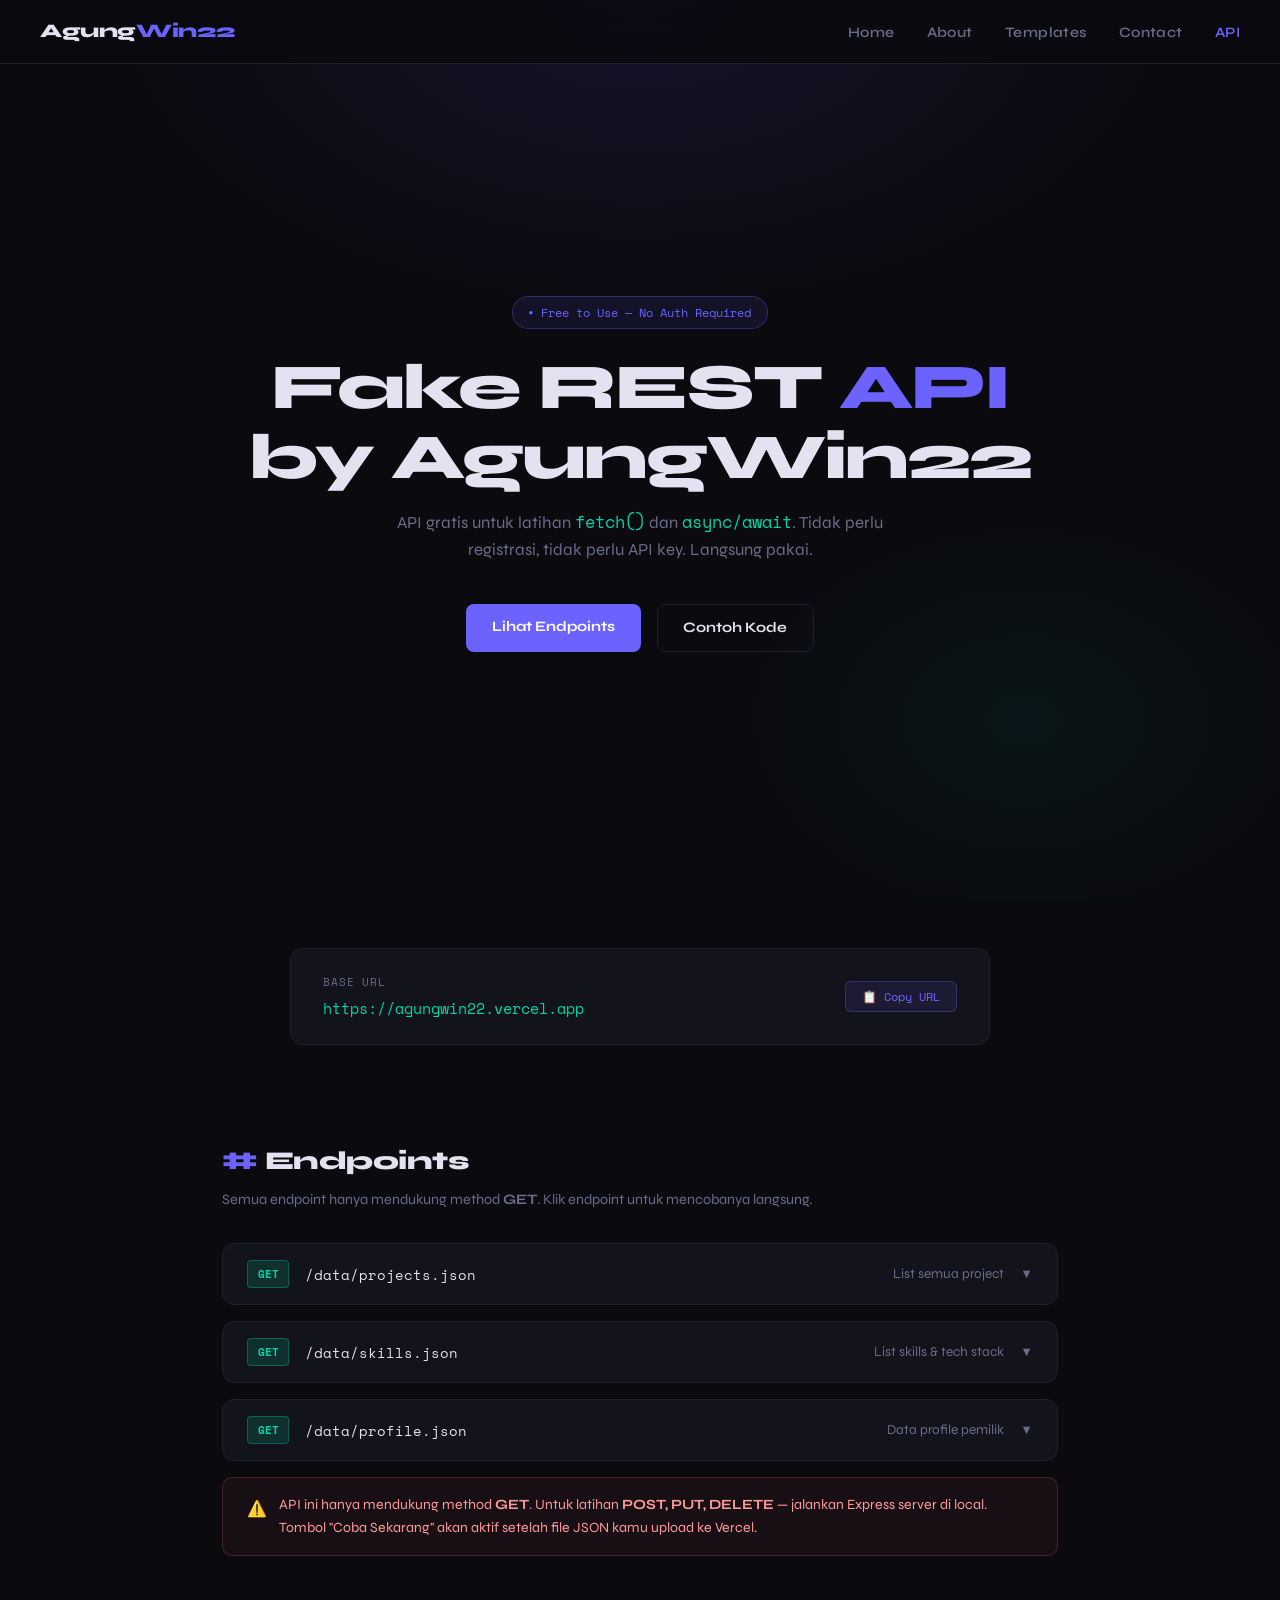
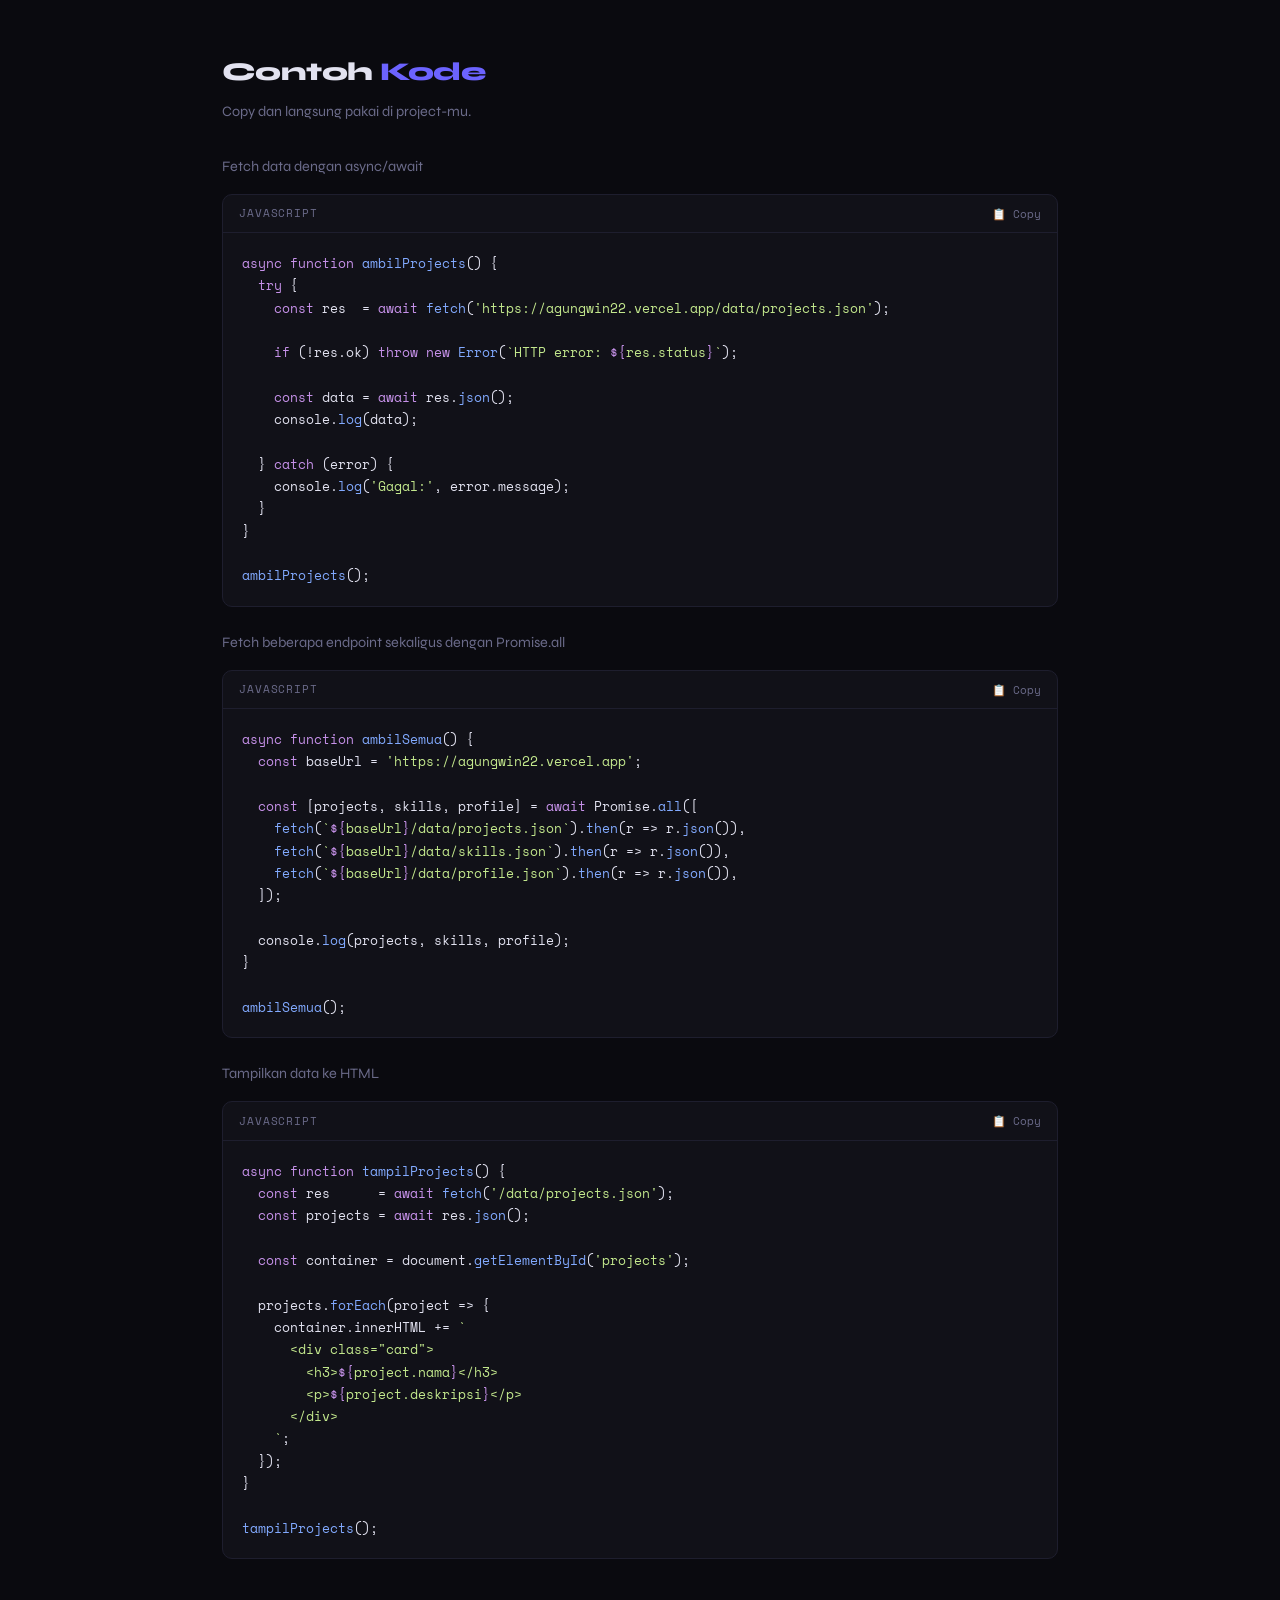
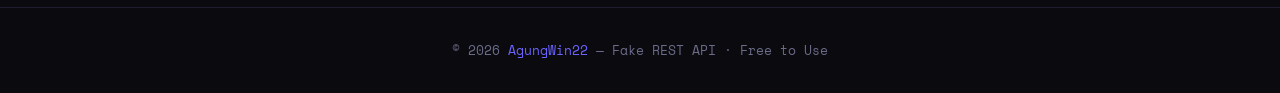
==== api/index.html @ 8fb2a4b3 "opload" ====
<!DOCTYPE html>
<html lang="id">
<head>
  <meta charset="UTF-8" />
  <meta name="viewport" content="width=device-width, initial-scale=1.0"/>
  <link rel="icon" type="image/svg+xml" href="../assets/icon/favicon.svg">
  <title>API Guide — AgungWin22</title>
  <link rel="preconnect" href="https://fonts.googleapis.com"/>
  <link href="https://fonts.googleapis.com/css2?family=Space+Mono:wght@400;700&family=Syne:wght@400;600;700;800&display=swap" rel="stylesheet"/>
  <style>
    *, *::before, *::after { box-sizing: border-box; margin: 0; padding: 0; }

    :root {
      --bg:        #0a0a0f;
      --bg2:       #111118;
      --border:    #1e1e2e;
      --accent:    #6c63ff;
      --accent2:   #00d4aa;
      --text:      #e2e2f0;
      --muted:     #6b6b8a;
      --card:      #13131c;
      --mono:      'Space Mono', monospace;
      --sans:      'Syne', sans-serif;
    }

    html { scroll-behavior: smooth; }

    body {
      background: var(--bg);
      color: var(--text);
      font-family: var(--sans);
      line-height: 1.6;
      min-height: 100vh;
    }

    /* ── NAV ── */
    nav {
      position: fixed; top: 0; left: 0; right: 0; z-index: 100;
      display: flex; align-items: center; justify-content: space-between;
      padding: 1rem 2.5rem;
      background: rgba(10,10,15,0.85);
      backdrop-filter: blur(12px);
      border-bottom: 1px solid var(--border);
    }
    .nav-logo {
      font-family: var(--sans);
      font-weight: 800;
      font-size: 1.2rem;
      color: var(--text);
      text-decoration: none;
      letter-spacing: -0.02em;
    }
    .nav-logo span { color: var(--accent); }
    .nav-links { display: flex; gap: 2rem; list-style: none; }
    .nav-links a {
      color: var(--muted);
      text-decoration: none;
      font-size: 0.9rem;
      font-weight: 600;
      letter-spacing: 0.03em;
      transition: color 0.2s;
    }
    .nav-links a:hover, .nav-links a.active { color: var(--text); }
    .nav-links a.active { color: var(--accent); }

    /* ── HERO ── */
    .hero {
      min-height: 100vh;
      display: flex; flex-direction: column;
      align-items: center; justify-content: center;
      text-align: center;
      padding: 6rem 2rem 3rem;
      position: relative;
      overflow: hidden;
    }
    .hero::before {
      content: '';
      position: absolute; inset: 0;
      background:
        radial-gradient(ellipse 60% 50% at 50% 0%, rgba(108,99,255,0.12) 0%, transparent 70%),
        radial-gradient(ellipse 40% 40% at 80% 80%, rgba(0,212,170,0.06) 0%, transparent 60%);
      pointer-events: none;
    }
    .hero-badge {
      display: inline-flex; align-items: center; gap: 0.5rem;
      background: rgba(108,99,255,0.1);
      border: 1px solid rgba(108,99,255,0.3);
      border-radius: 100px;
      padding: 0.35rem 1rem;
      font-family: var(--mono);
      font-size: 0.75rem;
      color: var(--accent);
      margin-bottom: 1.5rem;
      animation: fadeDown 0.6s ease both;
    }
    .hero-badge::before { content: '●'; font-size: 0.5rem; animation: pulse 1.5s infinite; }
    @keyframes pulse { 0%,100% { opacity:1 } 50% { opacity:0.3 } }

    .hero h1 {
      font-size: clamp(2.2rem, 6vw, 4rem);
      font-weight: 800;
      letter-spacing: -0.03em;
      line-height: 1.1;
      margin-bottom: 1rem;
      animation: fadeDown 0.6s 0.1s ease both;
    }
    .hero h1 span { color: var(--accent); }
    .hero p {
      color: var(--muted);
      font-size: 1.05rem;
      max-width: 540px;
      margin-bottom: 2.5rem;
      animation: fadeDown 0.6s 0.2s ease both;
    }
    .hero-btns {
      display: flex; gap: 1rem; flex-wrap: wrap; justify-content: center;
      animation: fadeDown 0.6s 0.3s ease both;
    }
    .btn {
      padding: 0.7rem 1.6rem;
      border-radius: 8px;
      font-family: var(--sans);
      font-weight: 700;
      font-size: 0.9rem;
      cursor: pointer;
      text-decoration: none;
      transition: all 0.2s;
      border: none;
    }
    .btn-primary {
      background: var(--accent);
      color: #fff;
    }
    .btn-primary:hover { background: #7c74ff; transform: translateY(-2px); }
    .btn-outline {
      background: transparent;
      color: var(--text);
      border: 1px solid var(--border);
    }
    .btn-outline:hover { border-color: var(--accent); color: var(--accent); transform: translateY(-2px); }

    /* ── BASE URL SECTION ── */
    .base-url-section {
      padding: 3rem 2rem;
      display: flex; justify-content: center;
    }
    .base-url-card {
      background: var(--card);
      border: 1px solid var(--border);
      border-radius: 12px;
      padding: 1.5rem 2rem;
      max-width: 700px; width: 100%;
      display: flex; align-items: center; justify-content: space-between;
      gap: 1rem; flex-wrap: wrap;
    }
    .base-url-label {
      font-family: var(--mono);
      font-size: 0.7rem;
      color: var(--muted);
      text-transform: uppercase;
      letter-spacing: 0.08em;
      margin-bottom: 0.3rem;
    }
    .base-url-text {
      font-family: var(--mono);
      font-size: 0.95rem;
      color: var(--accent2);
    }
    .copy-btn {
      background: rgba(108,99,255,0.1);
      border: 1px solid rgba(108,99,255,0.3);
      color: var(--accent);
      font-family: var(--mono);
      font-size: 0.75rem;
      padding: 0.4rem 1rem;
      border-radius: 6px;
      cursor: pointer;
      transition: all 0.2s;
      white-space: nowrap;
    }
    .copy-btn:hover { background: rgba(108,99,255,0.2); }
    .copy-btn.copied { color: var(--accent2); border-color: var(--accent2); background: rgba(0,212,170,0.1); }

    /* ── SECTION ── */
    section {
      max-width: 900px;
      margin: 0 auto;
      padding: 3rem 2rem;
    }
    .section-title {
      font-size: 1.6rem;
      font-weight: 800;
      letter-spacing: -0.02em;
      margin-bottom: 0.4rem;
    }
    .section-title span { color: var(--accent); }
    .section-sub {
      color: var(--muted);
      font-size: 0.9rem;
      margin-bottom: 2rem;
    }

    /* ── ENDPOINT CARDS ── */
    .endpoints { display: flex; flex-direction: column; gap: 1rem; }
    .endpoint-card {
      background: var(--card);
      border: 1px solid var(--border);
      border-radius: 12px;
      overflow: hidden;
      transition: border-color 0.2s;
    }
    .endpoint-card:hover { border-color: rgba(108,99,255,0.4); }
    .endpoint-header {
      display: flex; align-items: center; gap: 1rem;
      padding: 1rem 1.5rem;
      cursor: pointer;
      user-select: none;
    }
    .method-badge {
      font-family: var(--mono);
      font-size: 0.7rem;
      font-weight: 700;
      padding: 0.25rem 0.6rem;
      border-radius: 4px;
      background: rgba(0,212,170,0.15);
      color: var(--accent2);
      border: 1px solid rgba(0,212,170,0.3);
      flex-shrink: 0;
    }
    .endpoint-path {
      font-family: var(--mono);
      font-size: 0.9rem;
      color: var(--text);
      flex: 1;
    }
    .endpoint-desc {
      color: var(--muted);
      font-size: 0.85rem;
    }
    .endpoint-arrow {
      color: var(--muted);
      font-size: 0.8rem;
      transition: transform 0.2s;
    }
    .endpoint-card.open .endpoint-arrow { transform: rotate(180deg); }
    .endpoint-body {
      border-top: 1px solid var(--border);
      padding: 1.5rem;
      display: none;
    }
    .endpoint-card.open .endpoint-body { display: block; }
    .endpoint-body p {
      color: var(--muted);
      font-size: 0.9rem;
      margin-bottom: 1rem;
    }
    .try-btn {
      display: inline-flex; align-items: center; gap: 0.4rem;
      background: var(--accent);
      color: #fff;
      font-family: var(--mono);
      font-size: 0.75rem;
      padding: 0.4rem 1rem;
      border-radius: 6px;
      border: none;
      cursor: pointer;
      transition: background 0.2s;
      margin-bottom: 1rem;
    }
    .try-btn:hover { background: #7c74ff; }
    .response-box {
      background: var(--bg2);
      border: 1px solid var(--border);
      border-radius: 8px;
      padding: 1rem;
      font-family: var(--mono);
      font-size: 0.78rem;
      color: var(--accent2);
      min-height: 60px;
      white-space: pre-wrap;
      word-break: break-all;
      display: none;
    }
    .response-box.visible { display: block; }
    .response-box.loading { color: var(--muted); }
    .response-box.error { color: #ff6b6b; }

    /* ── CODE EXAMPLE ── */
    .code-block {
      background: var(--bg2);
      border: 1px solid var(--border);
      border-radius: 10px;
      overflow: hidden;
      margin-top: 1rem;
    }
    .code-header {
      display: flex; align-items: center; justify-content: space-between;
      padding: 0.6rem 1rem;
      border-bottom: 1px solid var(--border);
    }
    .code-lang {
      font-family: var(--mono);
      font-size: 0.7rem;
      color: var(--muted);
      text-transform: uppercase;
      letter-spacing: 0.08em;
    }
    .code-copy {
      font-family: var(--mono);
      font-size: 0.7rem;
      color: var(--muted);
      background: none;
      border: none;
      cursor: pointer;
      transition: color 0.2s;
    }
    .code-copy:hover { color: var(--accent); }
    pre {
      padding: 1.2rem;
      font-family: var(--mono);
      font-size: 0.82rem;
      line-height: 1.7;
      overflow-x: auto;
      color: var(--text);
    }
    .kw { color: #c792ea; }
    .fn { color: #82aaff; }
    .str { color: #c3e88d; }
    .cm { color: var(--muted); }
    .num { color: #f78c6c; }

    /* ── NOTE CARD ── */
    .note-card {
      background: rgba(255,107,107,0.06);
      border: 1px solid rgba(255,107,107,0.2);
      border-radius: 10px;
      padding: 1rem 1.5rem;
      margin-top: 1rem;
      font-size: 0.88rem;
      color: #ff9a9a;
      display: flex; gap: 0.75rem; align-items: flex-start;
    }
    .note-card .icon { font-size: 1rem; flex-shrink: 0; margin-top: 0.1rem; }

    /* ── FOOTER ── */
    footer {
      border-top: 1px solid var(--border);
      padding: 2rem;
      text-align: center;
      color: var(--muted);
      font-size: 0.82rem;
      font-family: var(--mono);
    }
    footer a { color: var(--accent); text-decoration: none; }

    /* ── ANIMATIONS ── */
    @keyframes fadeDown {
      from { opacity: 0; transform: translateY(-16px); }
      to   { opacity: 1; transform: translateY(0); }
    }
    .fade-in {
      opacity: 0;
      transform: translateY(20px);
      transition: opacity 0.5s ease, transform 0.5s ease;
    }
    .fade-in.visible { opacity: 1; transform: translateY(0); }

    /* ── HAMBURGER ── */
    .hamburger {
      display: none;
      flex-direction: column;
      gap: 5px;
      background: none;
      border: none;
      cursor: pointer;
      padding: 4px;
      z-index: 200;
    }
    .hamburger span {
      display: block;
      width: 24px; height: 2px;
      background: var(--text);
      border-radius: 2px;
      transition: all 0.3s;
    }
    .hamburger.open span:nth-child(1) { transform: translateY(7px) rotate(45deg); }
    .hamburger.open span:nth-child(2) { opacity: 0; }
    .hamburger.open span:nth-child(3) { transform: translateY(-7px) rotate(-45deg); }

    /* ── RESPONSIVE ── */
    @media (max-width: 768px) {
      nav { padding: 1rem 1.2rem; }

      .hamburger { display: flex; }

      .nav-links {
        position: fixed;
        top: 0; left: 0; right: 0;
        height: 100vh;
        background: var(--bg);
        flex-direction: column;
        align-items: center;
        justify-content: center;
        gap: 2rem;
        transform: translateX(100%);
        transition: transform 0.3s ease;
        z-index: 150;
      }
      .nav-links.open { transform: translateX(0); }
      .nav-links a { font-size: 1.2rem; }

      .hero { padding: 7rem 1.2rem 3rem; }
      .hero h1 { font-size: 2rem; }
      .hero p { font-size: 0.95rem; }
      .hero-btns { flex-direction: column; align-items: center; width: 100%; }
      .hero-btns .btn { width: 100%; max-width: 280px; text-align: center; }

      .base-url-section { padding: 2rem 1.2rem; }
      .base-url-card { flex-direction: column; align-items: flex-start; gap: 0.8rem; }
      .copy-btn { width: 100%; text-align: center; }

      section { padding: 2rem 1.2rem; }

      .endpoint-header { flex-wrap: wrap; gap: 0.5rem; }
      .endpoint-desc { width: 100%; font-size: 0.8rem; order: 3; }
      .endpoint-arrow { margin-left: auto; }

      .code-block pre { font-size: 0.72rem; padding: 1rem; }

      .note-card { flex-direction: column; gap: 0.5rem; }
    }

    @media (max-width: 400px) {
      .hero h1 { font-size: 1.7rem; }
      .hero-badge { font-size: 0.65rem; }
      .base-url-text { font-size: 0.78rem; word-break: break-all; }
    }
  </style>
</head>
<body>

  <!-- NAV -->
  <nav>
    <a href="https://agungwin22.vercel.app" class="nav-logo">Agung<span>Win22</span></a>
    <button class="hamburger" id="hamburger" onclick="toggleMenu()" aria-label="Menu">
      <span></span><span></span><span></span>
    </button>
    <ul class="nav-links" id="navLinks">
      <li><a href="https://agungwin22.vercel.app/">Home</a></li>
      <li><a href="https://agungwin22.vercel.app/#about">About</a></li>
      <li><a href="https://agungwin22.vercel.app/template">Templates</a></li>
      <li><a href="https://agungwin22.vercel.app/#contact">Contact</a></li>
      <li><a href="#" class="active">API</a></li>
    </ul>
  </nav>

  <!-- HERO -->
  <div class="hero">
    <div class="hero-badge">Free to Use — No Auth Required</div>
    <h1>Fake REST <span>API</span><br/>by AgungWin22</h1>
    <p>API gratis untuk latihan <code style="color:var(--accent2);font-family:var(--mono)">fetch()</code> dan <code style="color:var(--accent2);font-family:var(--mono)">async/await</code>. Tidak perlu registrasi, tidak perlu API key. Langsung pakai.</p>
    <div class="hero-btns">
      <a href="#endpoints" class="btn btn-primary">Lihat Endpoints</a>
      <a href="#contoh" class="btn btn-outline">Contoh Kode</a>
    </div>
  </div>

  <!-- BASE URL -->
  <div class="base-url-section">
    <div class="base-url-card fade-in">
      <div>
        <div class="base-url-label">Base URL</div>
        <div class="base-url-text" id="baseUrl">https://agungwin22.vercel.app</div>
      </div>
      <button class="copy-btn" onclick="copyBase()">📋 Copy URL</button>
    </div>
  </div>

  <!-- ENDPOINTS -->
  <section id="endpoints">
    <div class="section-title fade-in"><span>#</span> Endpoints</div>
    <p class="section-sub fade-in">Semua endpoint hanya mendukung method <strong>GET</strong>. Klik endpoint untuk mencobanya langsung.</p>

    <div class="endpoints">

      <!-- Endpoint 1 -->
      <div class="endpoint-card fade-in" id="card1">
        <div class="endpoint-header" onclick="toggleCard('card1')">
          <span class="method-badge">GET</span>
          <span class="endpoint-path">/data/projects.json</span>
          <span class="endpoint-desc">List semua project</span>
          <span class="endpoint-arrow">▼</span>
        </div>
        <div class="endpoint-body">
          <p>Mengembalikan array berisi data project portofolio. Cocok untuk latihan menampilkan card list dari JSON.</p>
          <button class="try-btn" onclick="tryEndpoint('card1', '/data/projects.json')">▶ Coba Sekarang</button>
          <div class="response-box" id="res-card1"></div>
        </div>
      </div>

      <!-- Endpoint 2 -->
      <div class="endpoint-card fade-in" id="card2">
        <div class="endpoint-header" onclick="toggleCard('card2')">
          <span class="method-badge">GET</span>
          <span class="endpoint-path">/data/skills.json</span>
          <span class="endpoint-desc">List skills & tech stack</span>
          <span class="endpoint-arrow">▼</span>
        </div>
        <div class="endpoint-body">
          <p>Mengembalikan array berisi data skills dan tech stack. Cocok untuk latihan render tag/badge dari data JSON.</p>
          <button class="try-btn" onclick="tryEndpoint('card2', '/data/skills.json')">▶ Coba Sekarang</button>
          <div class="response-box" id="res-card2"></div>
        </div>
      </div>

      <!-- Endpoint 3 -->
      <div class="endpoint-card fade-in" id="card3">
        <div class="endpoint-header" onclick="toggleCard('card3')">
          <span class="method-badge">GET</span>
          <span class="endpoint-path">/data/profile.json</span>
          <span class="endpoint-desc">Data profile pemilik</span>
          <span class="endpoint-arrow">▼</span>
        </div>
        <div class="endpoint-body">
          <p>Mengembalikan object berisi data profile. Cocok untuk latihan menampilkan data single object dari JSON.</p>
          <button class="try-btn" onclick="tryEndpoint('card3', '/data/profile.json')">▶ Coba Sekarang</button>
          <div class="response-box" id="res-card3"></div>
        </div>
      </div>

    </div>

    <!-- Note -->
    <div class="note-card fade-in">
      <span class="icon">⚠️</span>
      <span>API ini hanya mendukung method <strong>GET</strong>. Untuk latihan <strong>POST, PUT, DELETE</strong> — jalankan Express server di local. Tombol "Coba Sekarang" akan aktif setelah file JSON kamu upload ke Vercel.</span>
    </div>
  </section>

  <!-- CONTOH KODE -->
  <section id="contoh">
    <div class="section-title fade-in">Contoh <span>Kode</span></div>
    <p class="section-sub fade-in">Copy dan langsung pakai di project-mu.</p>

    <!-- Contoh 1 -->
    <div class="fade-in">
      <p style="font-size:0.9rem; color:var(--muted); margin-bottom:0.5rem;">Fetch data dengan async/await</p>
      <div class="code-block">
        <div class="code-header">
          <span class="code-lang">JavaScript</span>
          <button class="code-copy" onclick="copyCode('code1')">📋 Copy</button>
        </div>
        <pre id="code1"><span class="kw">async function</span> <span class="fn">ambilProjects</span>() {
  <span class="kw">try</span> {
    <span class="kw">const</span> res  = <span class="kw">await</span> <span class="fn">fetch</span>(<span class="str">'https://agungwin22.vercel.app/data/projects.json'</span>);

    <span class="kw">if</span> (!res.ok) <span class="kw">throw new</span> <span class="fn">Error</span>(<span class="str">`HTTP error: <span class="kw">${</span>res.status<span class="kw">}</span>`</span>);

    <span class="kw">const</span> data = <span class="kw">await</span> res.<span class="fn">json</span>();
    console.<span class="fn">log</span>(data);

  } <span class="kw">catch</span> (error) {
    console.<span class="fn">log</span>(<span class="str">'Gagal:'</span>, error.message);
  }
}

<span class="fn">ambilProjects</span>();</pre>
      </div>
    </div>

    <!-- Contoh 2 -->
    <div class="fade-in" style="margin-top:1.5rem;">
      <p style="font-size:0.9rem; color:var(--muted); margin-bottom:0.5rem;">Fetch beberapa endpoint sekaligus dengan Promise.all</p>
      <div class="code-block">
        <div class="code-header">
          <span class="code-lang">JavaScript</span>
          <button class="code-copy" onclick="copyCode('code2')">📋 Copy</button>
        </div>
        <pre id="code2"><span class="kw">async function</span> <span class="fn">ambilSemua</span>() {
  <span class="kw">const</span> baseUrl = <span class="str">'https://agungwin22.vercel.app'</span>;

  <span class="kw">const</span> [projects, skills, profile] = <span class="kw">await</span> Promise.<span class="fn">all</span>([
    <span class="fn">fetch</span>(<span class="str">`<span class="kw">${</span>baseUrl<span class="kw">}</span>/data/projects.json`</span>).<span class="fn">then</span>(r => r.<span class="fn">json</span>()),
    <span class="fn">fetch</span>(<span class="str">`<span class="kw">${</span>baseUrl<span class="kw">}</span>/data/skills.json`</span>).<span class="fn">then</span>(r => r.<span class="fn">json</span>()),
    <span class="fn">fetch</span>(<span class="str">`<span class="kw">${</span>baseUrl<span class="kw">}</span>/data/profile.json`</span>).<span class="fn">then</span>(r => r.<span class="fn">json</span>()),
  ]);

  console.<span class="fn">log</span>(projects, skills, profile);
}

<span class="fn">ambilSemua</span>();</pre>
      </div>
    </div>

    <!-- Contoh 3 -->
    <div class="fade-in" style="margin-top:1.5rem;">
      <p style="font-size:0.9rem; color:var(--muted); margin-bottom:0.5rem;">Tampilkan data ke HTML</p>
      <div class="code-block">
        <div class="code-header">
          <span class="code-lang">JavaScript</span>
          <button class="code-copy" onclick="copyCode('code3')">📋 Copy</button>
        </div>
        <pre id="code3"><span class="kw">async function</span> <span class="fn">tampilProjects</span>() {
  <span class="kw">const</span> res      = <span class="kw">await</span> <span class="fn">fetch</span>(<span class="str">'/data/projects.json'</span>);
  <span class="kw">const</span> projects = <span class="kw">await</span> res.<span class="fn">json</span>();

  <span class="kw">const</span> container = document.<span class="fn">getElementById</span>(<span class="str">'projects'</span>);

  projects.<span class="fn">forEach</span>(project => {
    container.innerHTML += <span class="str">`
      &lt;div class="card"&gt;
        &lt;h3&gt;<span class="kw">${</span>project.nama<span class="kw">}</span>&lt;/h3&gt;
        &lt;p&gt;<span class="kw">${</span>project.deskripsi<span class="kw">}</span>&lt;/p&gt;
      &lt;/div&gt;
    `</span>;
  });
}

<span class="fn">tampilProjects</span>();</pre>
      </div>
    </div>
  </section>

  <!-- FOOTER -->
  <footer>
    <p>© 2026 <a href="https://agungwin22.vercel.app">AgungWin22</a> — Fake REST API · Free to Use</p>
  </footer>

  <script>
    // Hamburger menu
    function toggleMenu() {
      const nav = document.getElementById('navLinks');
      const btn = document.getElementById('hamburger');
      nav.classList.toggle('open');
      btn.classList.toggle('open');
    }

    // Tutup menu saat klik link
    document.querySelectorAll('.nav-links a').forEach(link => {
      link.addEventListener('click', () => {
        document.getElementById('navLinks').classList.remove('open');
        document.getElementById('hamburger').classList.remove('open');
      });
    });

    // Toggle endpoint card
    function toggleCard(id) {
      const card = document.getElementById(id);
      card.classList.toggle('open');
    }

    // Try endpoint
    async function tryEndpoint(cardId, path) {
      const box = document.getElementById('res-' + cardId);
      box.className = 'response-box visible loading';
      box.textContent = 'Mengambil data...';

      try {
        const res = await fetch(path);
        if (!res.ok) throw new Error(`HTTP ${res.status} — Pastikan file JSON sudah di-upload ke Vercel.`);
        const data = await res.json();
        box.className = 'response-box visible';
        box.textContent = JSON.stringify(data, null, 2);
      } catch (err) {
        box.className = 'response-box visible error';
        box.textContent = '⚠️ ' + err.message;
      }
    }

    // Copy base URL
    function copyBase() {
      const url = document.getElementById('baseUrl').textContent;
      navigator.clipboard.writeText(url);
      const btn = document.querySelector('.copy-btn');
      btn.textContent = '✅ Copied!';
      btn.classList.add('copied');
      setTimeout(() => {
        btn.textContent = '📋 Copy URL';
        btn.classList.remove('copied');
      }, 2000);
    }

    // Copy code
    function copyCode(id) {
      const text = document.getElementById(id).innerText;
      navigator.clipboard.writeText(text);
      event.target.textContent = '✅ Copied!';
      setTimeout(() => event.target.textContent = '📋 Copy', 2000);
    }

    // Scroll fade-in
    const observer = new IntersectionObserver((entries) => {
      entries.forEach(e => {
        if (e.isIntersecting) {
          e.target.classList.add('visible');
          observer.unobserve(e.target);
        }
      });
    }, { threshold: 0.1 });

    document.querySelectorAll('.fade-in').forEach(el => observer.observe(el));
  </script>
</body>
</html>
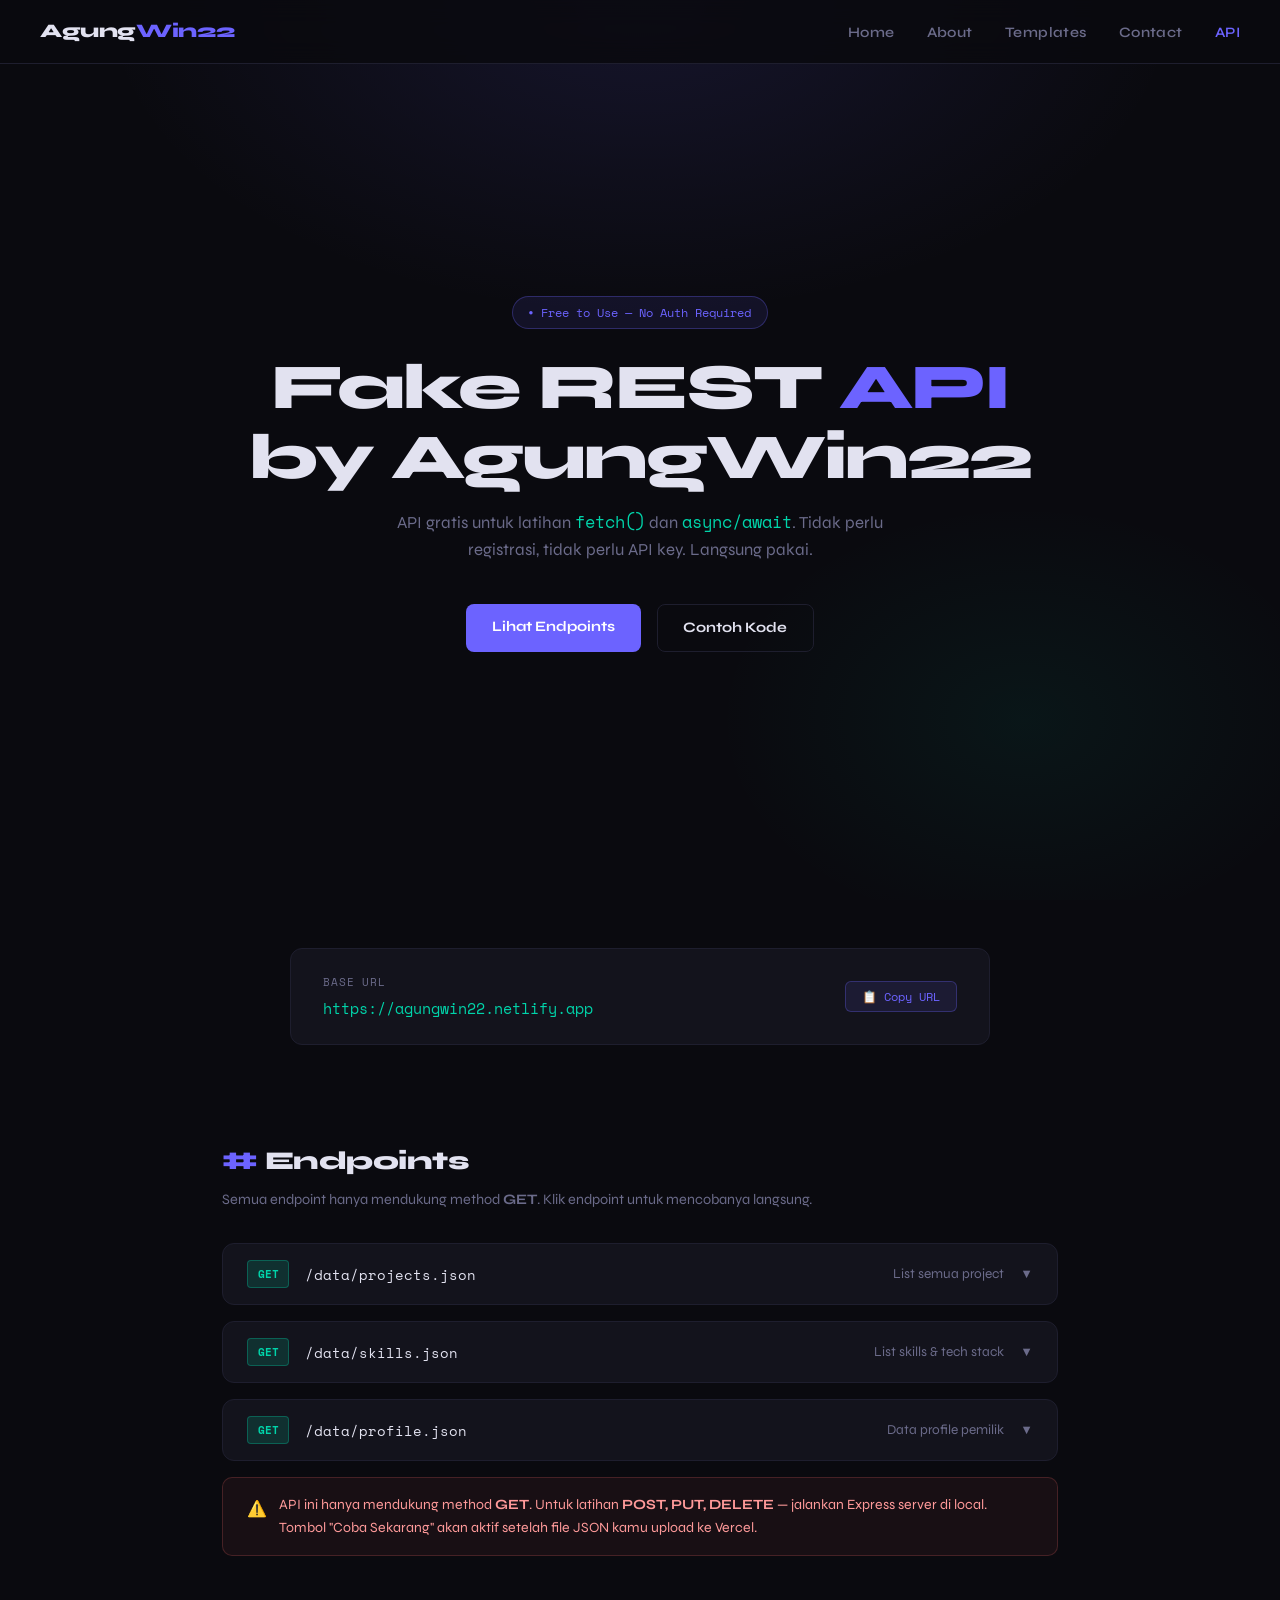
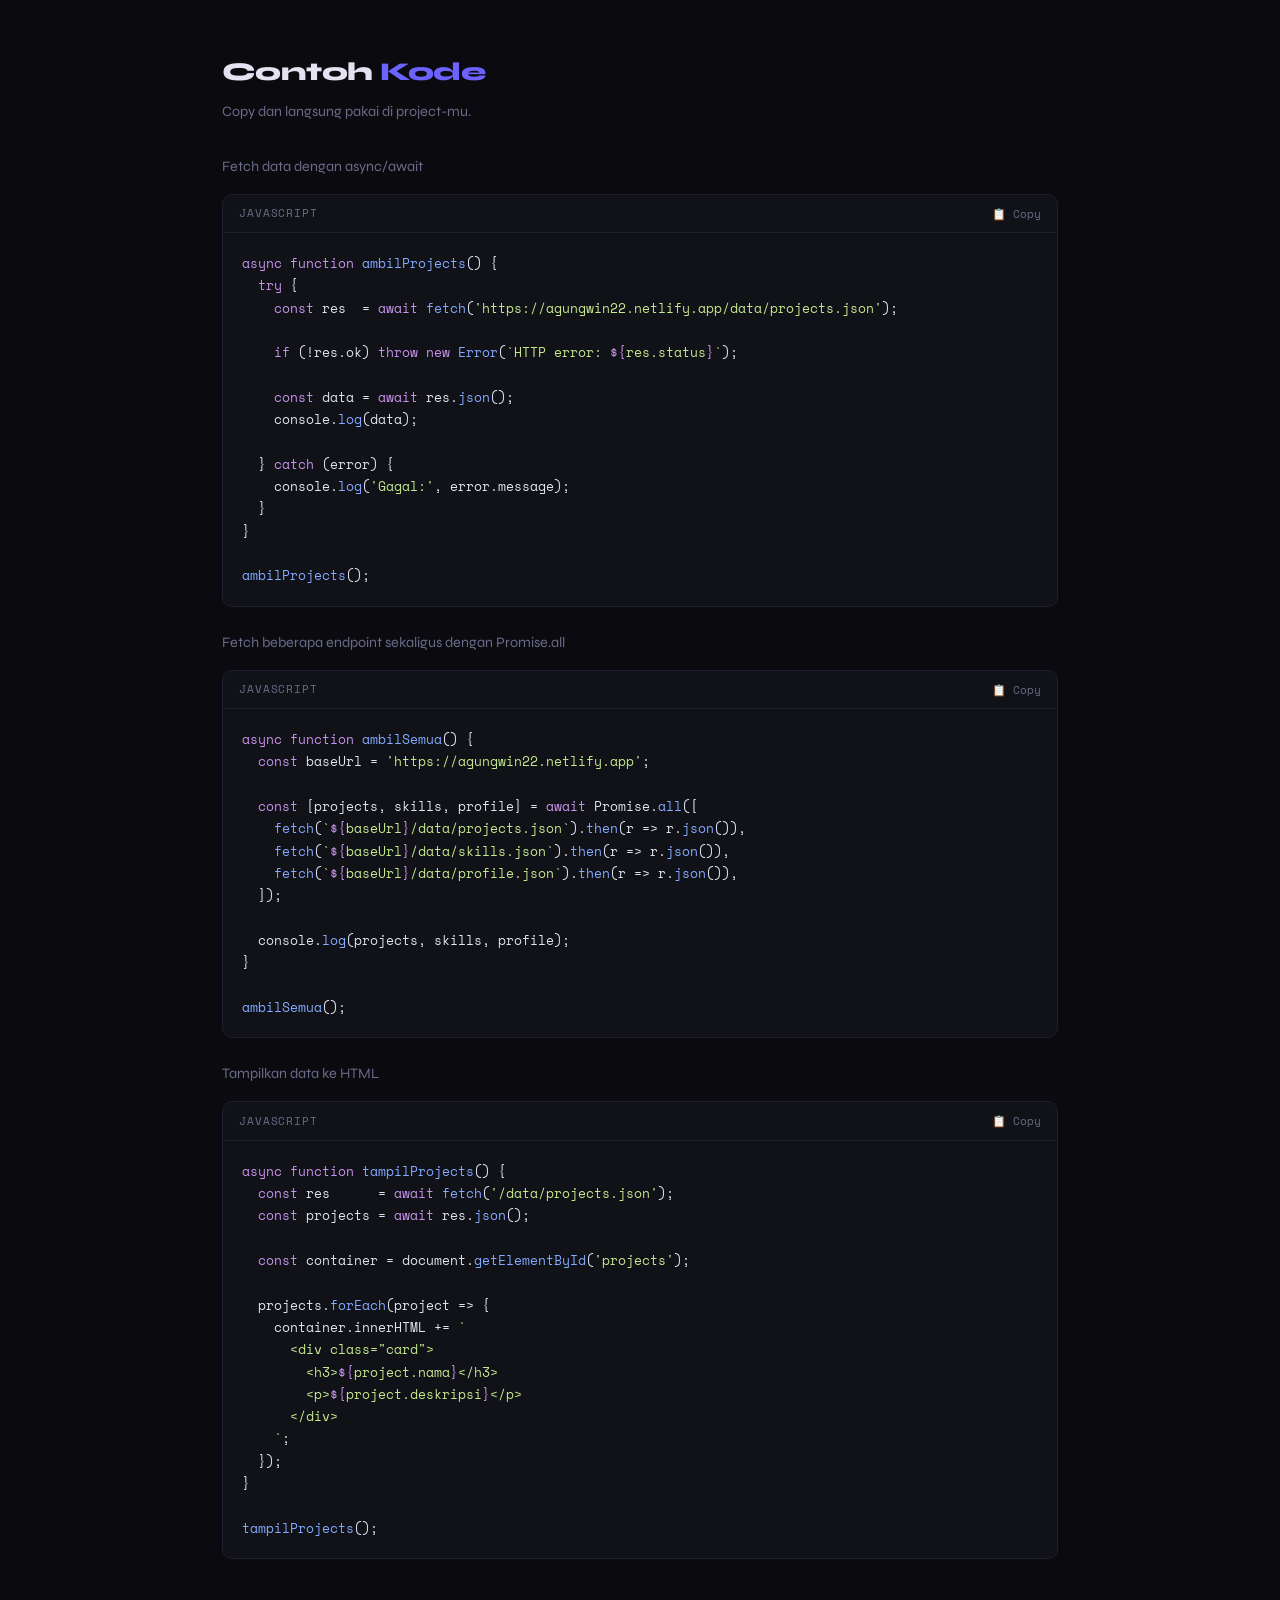
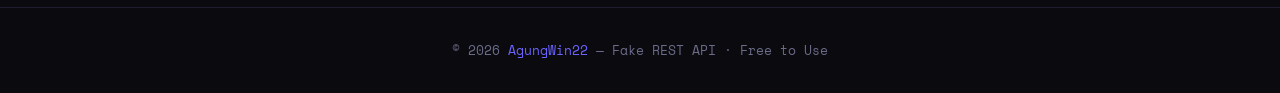
==== commit bd54bb35: "update link" ====
--- a/api/index.html
+++ b/api/index.html
@@ -441,15 +441,15 @@
 
   <!-- NAV -->
   <nav>
-    <a href="https://agungwin22.vercel.app" class="nav-logo">Agung<span>Win22</span></a>
+    <a href="https://agungwin22.netlify.app" class="nav-logo">Agung<span>Win22</span></a>
     <button class="hamburger" id="hamburger" onclick="toggleMenu()" aria-label="Menu">
       <span></span><span></span><span></span>
     </button>
     <ul class="nav-links" id="navLinks">
-      <li><a href="https://agungwin22.vercel.app/">Home</a></li>
-      <li><a href="https://agungwin22.vercel.app/#about">About</a></li>
-      <li><a href="https://agungwin22.vercel.app/template">Templates</a></li>
-      <li><a href="https://agungwin22.vercel.app/#contact">Contact</a></li>
+      <li><a href="https://agungwin22.netlify.app">Home</a></li>
+      <li><a href="https://agungwin22.netlify.app#about">About</a></li>
+      <li><a href="https://agungwin22.netlify.apptemplate">Templates</a></li>
+      <li><a href="https://agungwin22.netlify.app#contact">Contact</a></li>
       <li><a href="#" class="active">API</a></li>
     </ul>
   </nav>
@@ -470,7 +470,7 @@
     <div class="base-url-card fade-in">
       <div>
         <div class="base-url-label">Base URL</div>
-        <div class="base-url-text" id="baseUrl">https://agungwin22.vercel.app</div>
+        <div class="base-url-text" id="baseUrl">https://agungwin22.netlify.app</div>
       </div>
       <button class="copy-btn" onclick="copyBase()">📋 Copy URL</button>
     </div>
@@ -552,7 +552,7 @@
         </div>
         <pre id="code1"><span class="kw">async function</span> <span class="fn">ambilProjects</span>() {
   <span class="kw">try</span> {
-    <span class="kw">const</span> res  = <span class="kw">await</span> <span class="fn">fetch</span>(<span class="str">'https://agungwin22.vercel.app/data/projects.json'</span>);
+    <span class="kw">const</span> res  = <span class="kw">await</span> <span class="fn">fetch</span>(<span class="str">'https://agungwin22.netlify.app/data/projects.json'</span>);
 
     <span class="kw">if</span> (!res.ok) <span class="kw">throw new</span> <span class="fn">Error</span>(<span class="str">`HTTP error: <span class="kw">${</span>res.status<span class="kw">}</span>`</span>);
 
@@ -577,7 +577,7 @@
           <button class="code-copy" onclick="copyCode('code2')">📋 Copy</button>
         </div>
         <pre id="code2"><span class="kw">async function</span> <span class="fn">ambilSemua</span>() {
-  <span class="kw">const</span> baseUrl = <span class="str">'https://agungwin22.vercel.app'</span>;
+  <span class="kw">const</span> baseUrl = <span class="str">'https://agungwin22.netlify.app'</span>;
 
   <span class="kw">const</span> [projects, skills, profile] = <span class="kw">await</span> Promise.<span class="fn">all</span>([
     <span class="fn">fetch</span>(<span class="str">`<span class="kw">${</span>baseUrl<span class="kw">}</span>/data/projects.json`</span>).<span class="fn">then</span>(r => r.<span class="fn">json</span>()),
@@ -623,7 +623,7 @@
 
   <!-- FOOTER -->
   <footer>
-    <p>© 2026 <a href="https://agungwin22.vercel.app">AgungWin22</a> — Fake REST API · Free to Use</p>
+    <p>© 2026 <a href="https://agungwin22.netlify.app">AgungWin22</a> — Fake REST API · Free to Use</p>
   </footer>
 
   <script>
